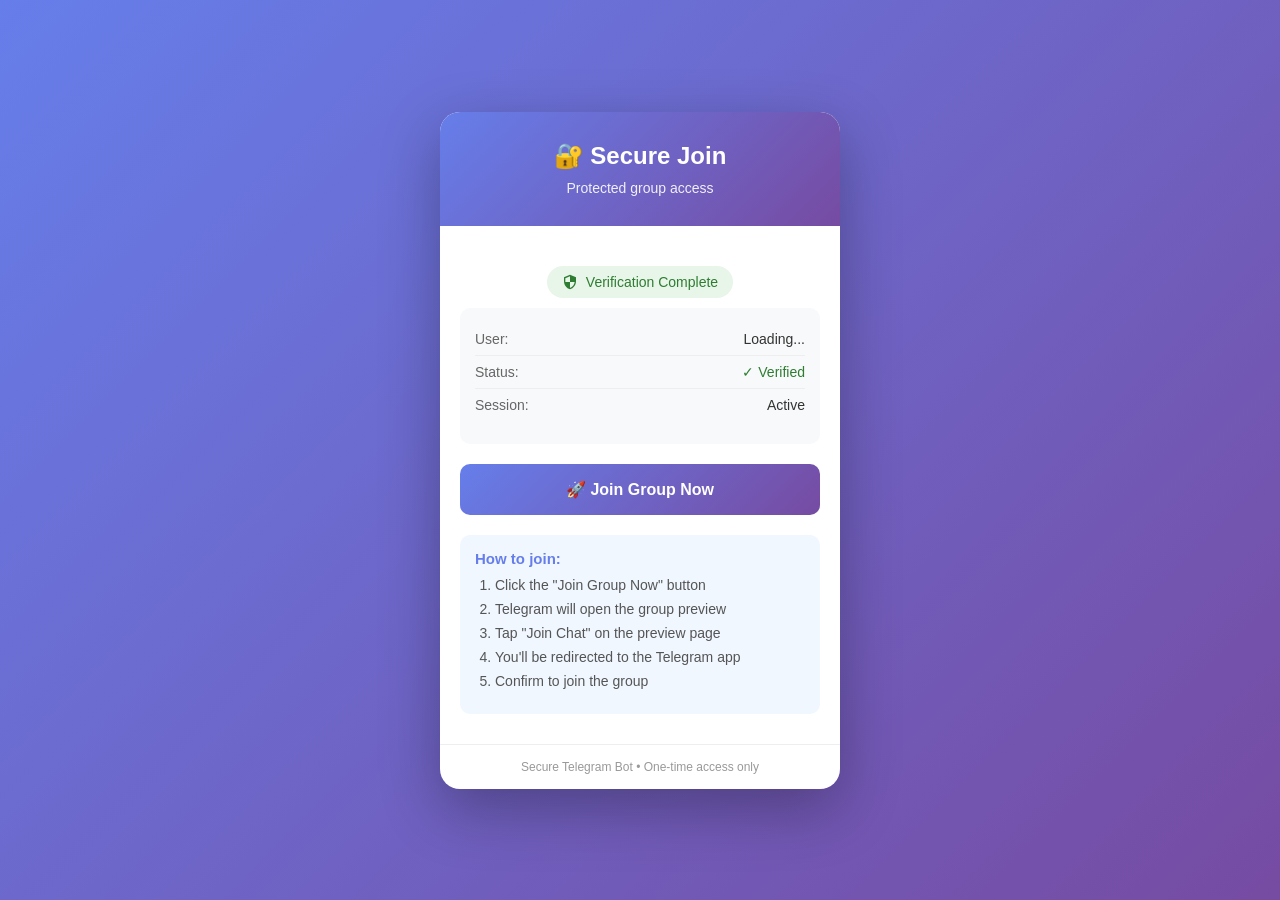
==== index.html @ 7e324888 "Rename simple-join.html to index.html" ====
<!DOCTYPE html>
<html lang="en">
<head>
    <meta charset="UTF-8">
    <meta name="viewport" content="width=device-width, initial-scale=1.0">
    <title>Join Group</title>
    <script src="https://telegram.org/js/telegram-web-app.js"></script>
    <style>
        * {
            margin: 0;
            padding: 0;
            box-sizing: border-box;
        }

        body {
            font-family: -apple-system, BlinkMacSystemFont, 'Segoe UI', Roboto, sans-serif;
            background: linear-gradient(135deg, #667eea 0%, #764ba2 100%);
            min-height: 100vh;
            display: flex;
            align-items: center;
            justify-content: center;
            padding: 20px;
        }

        .container {
            width: 100%;
            max-width: 400px;
            background: white;
            border-radius: 20px;
            box-shadow: 0 20px 60px rgba(0, 0, 0, 0.3);
            overflow: hidden;
            text-align: center;
        }

        .header {
            background: linear-gradient(135deg, #667eea 0%, #764ba2 100%);
            padding: 30px 20px;
            color: white;
        }

        .header h1 {
            font-size: 24px;
            margin-bottom: 10px;
        }

        .header p {
            opacity: 0.9;
            font-size: 14px;
        }

        .content {
            padding: 30px 20px;
        }

        .user-info {
            background: #f8f9fa;
            border-radius: 10px;
            padding: 15px;
            margin-bottom: 20px;
            text-align: left;
        }

        .info-row {
            display: flex;
            justify-content: space-between;
            margin: 8px 0;
            padding-bottom: 8px;
            border-bottom: 1px solid #eee;
        }

        .info-row:last-child {
            border-bottom: none;
        }

        .label {
            color: #666;
            font-size: 14px;
        }

        .value {
            color: #333;
            font-weight: 500;
            font-size: 14px;
        }

        .join-btn {
            display: block;
            width: 100%;
            padding: 16px;
            background: linear-gradient(135deg, #667eea 0%, #764ba2 100%);
            color: white;
            border: none;
            border-radius: 10px;
            font-size: 16px;
            font-weight: 600;
            cursor: pointer;
            transition: transform 0.2s, box-shadow 0.2s;
            margin: 20px 0;
        }

        .join-btn:hover {
            transform: translateY(-2px);
            box-shadow: 0 10px 20px rgba(102, 126, 234, 0.3);
        }

        .join-btn:active {
            transform: translateY(0);
        }

        .security-badge {
            display: inline-flex;
            align-items: center;
            background: #e8f5e9;
            color: #2e7d32;
            padding: 8px 15px;
            border-radius: 20px;
            font-size: 14px;
            margin: 10px 0;
        }

        .security-badge svg {
            margin-right: 8px;
        }

        .instructions {
            background: #f0f7ff;
            border-radius: 10px;
            padding: 15px;
            margin-top: 20px;
            text-align: left;
            font-size: 14px;
            color: #555;
        }

        .instructions h3 {
            color: #667eea;
            margin-bottom: 10px;
            font-size: 15px;
        }

        .instructions ol {
            padding-left: 20px;
            margin: 10px 0;
        }

        .instructions li {
            margin-bottom: 8px;
        }

        .loading {
            display: none;
            text-align: center;
            padding: 20px;
        }

        .spinner {
            width: 40px;
            height: 40px;
            border: 4px solid #f3f3f3;
            border-top: 4px solid #667eea;
            border-radius: 50%;
            animation: spin 1s linear infinite;
            margin: 0 auto 15px;
        }

        @keyframes spin {
            0% { transform: rotate(0deg); }
            100% { transform: rotate(360deg); }
        }

        .success-screen {
            display: none;
            padding: 30px 20px;
            text-align: center;
        }

        .success-icon {
            font-size: 60px;
            margin-bottom: 20px;
            animation: bounce 0.5s;
        }

        @keyframes bounce {
            0%, 100% { transform: translateY(0); }
            50% { transform: translateY(-10px); }
        }

        .countdown {
            font-size: 18px;
            color: #667eea;
            font-weight: 600;
            margin: 20px 0;
        }

        .footer {
            border-top: 1px solid #eee;
            padding: 15px;
            font-size: 12px;
            color: #999;
        }
    </style>
</head>
<body>
    <div class="container">
        <!-- Main Screen -->
        <div id="mainScreen">
            <div class="header">
                <h1>🔐 Secure Join</h1>
                <p>Protected group access</p>
            </div>

            <div class="content">
                <div class="security-badge">
                    <svg width="16" height="16" viewBox="0 0 24 24" fill="currentColor">
                        <path d="M12 1L3 5v6c0 5.55 3.84 10.74 9 12 5.16-1.26 9-6.45 9-12V5l-9-4zm0 10.99h7c-.53 4.12-3.28 7.79-7 8.94V12H5V6.3l7-3.11v8.8z"/>
                    </svg>
                    Verification Complete
                </div>

                <div class="user-info">
                    <div class="info-row">
                        <span class="label">User:</span>
                        <span class="value" id="userName">Loading...</span>
                    </div>
                    <div class="info-row">
                        <span class="label">Status:</span>
                        <span class="value" style="color: #2e7d32;">✓ Verified</span>
                    </div>
                    <div class="info-row">
                        <span class="label">Session:</span>
                        <span class="value" id="sessionId">Active</span>
                    </div>
                </div>

                <button class="join-btn" id="joinButton" onclick="startJoin()">
                    🚀 Join Group Now
                </button>

                <div class="instructions">
                    <h3>How to join:</h3>
                    <ol>
                        <li>Click the "Join Group Now" button</li>
                        <li>Telegram will open the group preview</li>
                        <li>Tap "Join Chat" on the preview page</li>
                        <li>You'll be redirected to the Telegram app</li>
                        <li>Confirm to join the group</li>
                    </ol>
                </div>
            </div>
        </div>

        <!-- Loading Screen -->
        <div id="loadingScreen" class="loading">
            <div class="spinner"></div>
            <p>Processing your request...</p>
            <p style="font-size: 12px; color: #666; margin-top: 10px;">
                Please wait while we prepare your access
            </p>
        </div>

        <!-- Success Screen -->
        <div id="successScreen" class="success-screen">
            <div class="success-icon">✅</div>
            <h2>Access Granted!</h2>
            <p style="color: #666; margin: 10px 0;">
                You're being redirected to the group...
            </p>
            <div class="countdown" id="countdown">3</div>
            <button class="join-btn" style="background: #4CAF50;" onclick="redirectNow()">
                Open Group Now
            </button>
        </div>

        <div class="footer">
            Secure Telegram Bot • One-time access only
        </div>
    </div>

    <script>
        // Initialize Telegram Web App
        const tg = window.Telegram.WebApp;
        tg.expand();
        tg.MainButton.hide();
        
        // Get Telegram user data
        const user = tg.initDataUnsafe.user;
        const startParam = tg.initDataUnsafe.start_param || '';
        const encoded = startParam.startsWith('verify_') ? startParam.substring(7) : '';
        
        // DOM Elements
        const mainScreen = document.getElementById('mainScreen');
        const loadingScreen = document.getElementById('loadingScreen');
        const successScreen = document.getElementById('successScreen');
        const userNameElement = document.getElementById('userName');
        const sessionIdElement = document.getElementById('sessionId');
        const countdownElement = document.getElementById('countdown');
        const joinButton = document.getElementById('joinButton');
        
        // Generate session ID
        const sessionId = 'SESS-' + Date.now().toString(36).toUpperCase();
        
        // Initialize user info
        function initUserInfo() {
            if (user) {
                const displayName = user.first_name || user.username || 'Telegram User';
                userNameElement.textContent = displayName;
                sessionIdElement.textContent = sessionId.substring(0, 10) + '...';
            }
        }
        
        // Start join process
        function startJoin() {
            // Show loading screen
            mainScreen.style.display = 'none';
            loadingScreen.style.display = 'block';
            
            // Simulate processing delay
            setTimeout(() => {
                // Send verification data back to bot
                tg.sendData(JSON.stringify({
                    action: 'mini_app_join',
                    encoded: encoded,
                    session_id: sessionId,
                    timestamp: new Date().toISOString()
                }));
                
                // Show success screen
                loadingScreen.style.display = 'none';
                successScreen.style.display = 'block';
                
                // Start countdown
                startCountdown();
            }, 1500);
        }
        
        // Countdown before auto-redirect
        function startCountdown() {
            let count = 3;
            countdownElement.textContent = count;
            
            const interval = setInterval(() => {
                count--;
                if (count > 0) {
                    countdownElement.textContent = count;
                } else {
                    clearInterval(interval);
                    redirectNow();
                }
            }, 1000);
        }
        
        // Immediate redirect
        function redirectNow() {
            // Signal bot that we're ready for redirect
            tg.sendData(JSON.stringify({
                action: 'mini_app_redirect',
                encoded: encoded,
                ready: true
            }));
            
            // Close mini app - bot will send the join button
            tg.close();
        }
        
        // Initialize when page loads
        window.onload = function() {
            initUserInfo();
            
            // Add some visual feedback on button hover
            joinButton.addEventListener('mouseenter', () => {
                joinButton.style.background = 'linear-gradient(135deg, #764ba2 0%, #667eea 100%)';
            });
            
            joinButton.addEventListener('mouseleave', () => {
                joinButton.style.background = 'linear-gradient(135deg, #667eea 0%, #764ba2 100%)';
            });
            
            // Handle back button
            tg.BackButton.onClick(() => {
                if (successScreen.style.display === 'block') {
                    successScreen.style.display = 'none';
                    mainScreen.style.display = 'block';
                    tg.BackButton.hide();
                }
            });
            
            // Show back button when on success screen
            if (successScreen.style.display === 'block') {
                tg.BackButton.show();
            }
        };
    </script>
</body>
</html>
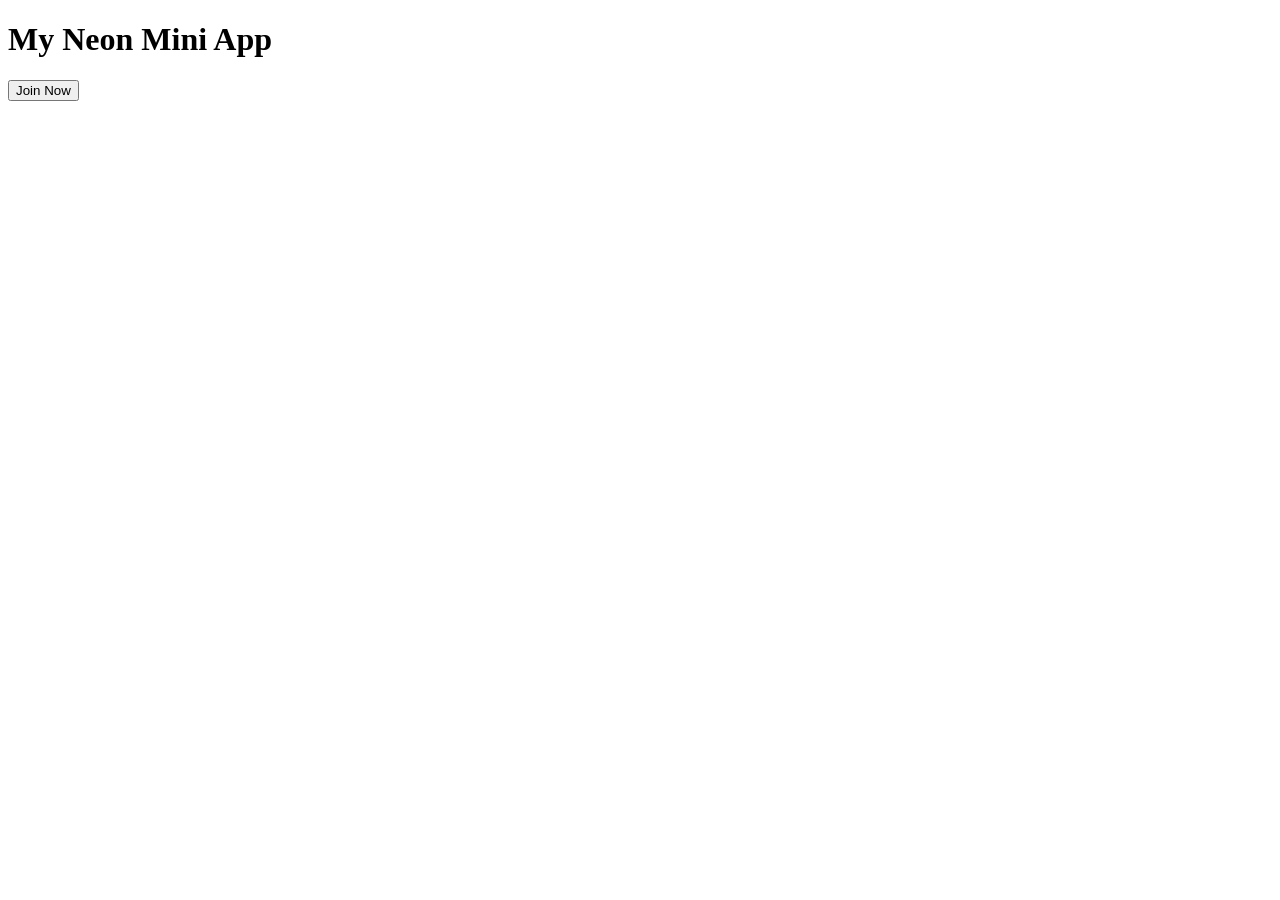
==== commit 4582117a: "Update index.html" ====
--- a/index.html
+++ b/index.html
@@ -1,394 +1,22 @@
 <!DOCTYPE html>
 <html lang="en">
 <head>
-    <meta charset="UTF-8">
-    <meta name="viewport" content="width=device-width, initial-scale=1.0">
-    <title>Join Group</title>
+    <meta charset="UTF-8" />
+    <meta name="viewport" content="width=device-width, initial-scale=1.0" />
+    <title>Mini App</title>
+    <link rel="stylesheet" href="style.css" />
     <script src="https://telegram.org/js/telegram-web-app.js"></script>
-    <style>
-        * {
-            margin: 0;
-            padding: 0;
-            box-sizing: border-box;
-        }
-
-        body {
-            font-family: -apple-system, BlinkMacSystemFont, 'Segoe UI', Roboto, sans-serif;
-            background: linear-gradient(135deg, #667eea 0%, #764ba2 100%);
-            min-height: 100vh;
-            display: flex;
-            align-items: center;
-            justify-content: center;
-            padding: 20px;
-        }
-
-        .container {
-            width: 100%;
-            max-width: 400px;
-            background: white;
-            border-radius: 20px;
-            box-shadow: 0 20px 60px rgba(0, 0, 0, 0.3);
-            overflow: hidden;
-            text-align: center;
-        }
-
-        .header {
-            background: linear-gradient(135deg, #667eea 0%, #764ba2 100%);
-            padding: 30px 20px;
-            color: white;
-        }
-
-        .header h1 {
-            font-size: 24px;
-            margin-bottom: 10px;
-        }
-
-        .header p {
-            opacity: 0.9;
-            font-size: 14px;
-        }
-
-        .content {
-            padding: 30px 20px;
-        }
-
-        .user-info {
-            background: #f8f9fa;
-            border-radius: 10px;
-            padding: 15px;
-            margin-bottom: 20px;
-            text-align: left;
-        }
-
-        .info-row {
-            display: flex;
-            justify-content: space-between;
-            margin: 8px 0;
-            padding-bottom: 8px;
-            border-bottom: 1px solid #eee;
-        }
-
-        .info-row:last-child {
-            border-bottom: none;
-        }
-
-        .label {
-            color: #666;
-            font-size: 14px;
-        }
-
-        .value {
-            color: #333;
-            font-weight: 500;
-            font-size: 14px;
-        }
-
-        .join-btn {
-            display: block;
-            width: 100%;
-            padding: 16px;
-            background: linear-gradient(135deg, #667eea 0%, #764ba2 100%);
-            color: white;
-            border: none;
-            border-radius: 10px;
-            font-size: 16px;
-            font-weight: 600;
-            cursor: pointer;
-            transition: transform 0.2s, box-shadow 0.2s;
-            margin: 20px 0;
-        }
-
-        .join-btn:hover {
-            transform: translateY(-2px);
-            box-shadow: 0 10px 20px rgba(102, 126, 234, 0.3);
-        }
-
-        .join-btn:active {
-            transform: translateY(0);
-        }
-
-        .security-badge {
-            display: inline-flex;
-            align-items: center;
-            background: #e8f5e9;
-            color: #2e7d32;
-            padding: 8px 15px;
-            border-radius: 20px;
-            font-size: 14px;
-            margin: 10px 0;
-        }
-
-        .security-badge svg {
-            margin-right: 8px;
-        }
-
-        .instructions {
-            background: #f0f7ff;
-            border-radius: 10px;
-            padding: 15px;
-            margin-top: 20px;
-            text-align: left;
-            font-size: 14px;
-            color: #555;
-        }
-
-        .instructions h3 {
-            color: #667eea;
-            margin-bottom: 10px;
-            font-size: 15px;
-        }
-
-        .instructions ol {
-            padding-left: 20px;
-            margin: 10px 0;
-        }
-
-        .instructions li {
-            margin-bottom: 8px;
-        }
-
-        .loading {
-            display: none;
-            text-align: center;
-            padding: 20px;
-        }
-
-        .spinner {
-            width: 40px;
-            height: 40px;
-            border: 4px solid #f3f3f3;
-            border-top: 4px solid #667eea;
-            border-radius: 50%;
-            animation: spin 1s linear infinite;
-            margin: 0 auto 15px;
-        }
-
-        @keyframes spin {
-            0% { transform: rotate(0deg); }
-            100% { transform: rotate(360deg); }
-        }
-
-        .success-screen {
-            display: none;
-            padding: 30px 20px;
-            text-align: center;
-        }
-
-        .success-icon {
-            font-size: 60px;
-            margin-bottom: 20px;
-            animation: bounce 0.5s;
-        }
-
-        @keyframes bounce {
-            0%, 100% { transform: translateY(0); }
-            50% { transform: translateY(-10px); }
-        }
-
-        .countdown {
-            font-size: 18px;
-            color: #667eea;
-            font-weight: 600;
-            margin: 20px 0;
-        }
-
-        .footer {
-            border-top: 1px solid #eee;
-            padding: 15px;
-            font-size: 12px;
-            color: #999;
-        }
-    </style>
 </head>
 <body>
+
+    <div id="bg-rotate"></div>
+
     <div class="container">
-        <!-- Main Screen -->
-        <div id="mainScreen">
-            <div class="header">
-                <h1>🔐 Secure Join</h1>
-                <p>Protected group access</p>
-            </div>
+        <h1 class="neon">My Neon Mini App</h1>
 
-            <div class="content">
-                <div class="security-badge">
-                    <svg width="16" height="16" viewBox="0 0 24 24" fill="currentColor">
-                        <path d="M12 1L3 5v6c0 5.55 3.84 10.74 9 12 5.16-1.26 9-6.45 9-12V5l-9-4zm0 10.99h7c-.53 4.12-3.28 7.79-7 8.94V12H5V6.3l7-3.11v8.8z"/>
-                    </svg>
-                    Verification Complete
-                </div>
-
-                <div class="user-info">
-                    <div class="info-row">
-                        <span class="label">User:</span>
-                        <span class="value" id="userName">Loading...</span>
-                    </div>
-                    <div class="info-row">
-                        <span class="label">Status:</span>
-                        <span class="value" style="color: #2e7d32;">✓ Verified</span>
-                    </div>
-                    <div class="info-row">
-                        <span class="label">Session:</span>
-                        <span class="value" id="sessionId">Active</span>
-                    </div>
-                </div>
-
-                <button class="join-btn" id="joinButton" onclick="startJoin()">
-                    🚀 Join Group Now
-                </button>
-
-                <div class="instructions">
-                    <h3>How to join:</h3>
-                    <ol>
-                        <li>Click the "Join Group Now" button</li>
-                        <li>Telegram will open the group preview</li>
-                        <li>Tap "Join Chat" on the preview page</li>
-                        <li>You'll be redirected to the Telegram app</li>
-                        <li>Confirm to join the group</li>
-                    </ol>
-                </div>
-            </div>
-        </div>
-
-        <!-- Loading Screen -->
-        <div id="loadingScreen" class="loading">
-            <div class="spinner"></div>
-            <p>Processing your request...</p>
-            <p style="font-size: 12px; color: #666; margin-top: 10px;">
-                Please wait while we prepare your access
-            </p>
-        </div>
-
-        <!-- Success Screen -->
-        <div id="successScreen" class="success-screen">
-            <div class="success-icon">✅</div>
-            <h2>Access Granted!</h2>
-            <p style="color: #666; margin: 10px 0;">
-                You're being redirected to the group...
-            </p>
-            <div class="countdown" id="countdown">3</div>
-            <button class="join-btn" style="background: #4CAF50;" onclick="redirectNow()">
-                Open Group Now
-            </button>
-        </div>
-
-        <div class="footer">
-            Secure Telegram Bot • One-time access only
-        </div>
+        <button id="joinBtn">Join Now</button>
     </div>
 
-    <script>
-        // Initialize Telegram Web App
-        const tg = window.Telegram.WebApp;
-        tg.expand();
-        tg.MainButton.hide();
-        
-        // Get Telegram user data
-        const user = tg.initDataUnsafe.user;
-        const startParam = tg.initDataUnsafe.start_param || '';
-        const encoded = startParam.startsWith('verify_') ? startParam.substring(7) : '';
-        
-        // DOM Elements
-        const mainScreen = document.getElementById('mainScreen');
-        const loadingScreen = document.getElementById('loadingScreen');
-        const successScreen = document.getElementById('successScreen');
-        const userNameElement = document.getElementById('userName');
-        const sessionIdElement = document.getElementById('sessionId');
-        const countdownElement = document.getElementById('countdown');
-        const joinButton = document.getElementById('joinButton');
-        
-        // Generate session ID
-        const sessionId = 'SESS-' + Date.now().toString(36).toUpperCase();
-        
-        // Initialize user info
-        function initUserInfo() {
-            if (user) {
-                const displayName = user.first_name || user.username || 'Telegram User';
-                userNameElement.textContent = displayName;
-                sessionIdElement.textContent = sessionId.substring(0, 10) + '...';
-            }
-        }
-        
-        // Start join process
-        function startJoin() {
-            // Show loading screen
-            mainScreen.style.display = 'none';
-            loadingScreen.style.display = 'block';
-            
-            // Simulate processing delay
-            setTimeout(() => {
-                // Send verification data back to bot
-                tg.sendData(JSON.stringify({
-                    action: 'mini_app_join',
-                    encoded: encoded,
-                    session_id: sessionId,
-                    timestamp: new Date().toISOString()
-                }));
-                
-                // Show success screen
-                loadingScreen.style.display = 'none';
-                successScreen.style.display = 'block';
-                
-                // Start countdown
-                startCountdown();
-            }, 1500);
-        }
-        
-        // Countdown before auto-redirect
-        function startCountdown() {
-            let count = 3;
-            countdownElement.textContent = count;
-            
-            const interval = setInterval(() => {
-                count--;
-                if (count > 0) {
-                    countdownElement.textContent = count;
-                } else {
-                    clearInterval(interval);
-                    redirectNow();
-                }
-            }, 1000);
-        }
-        
-        // Immediate redirect
-        function redirectNow() {
-            // Signal bot that we're ready for redirect
-            tg.sendData(JSON.stringify({
-                action: 'mini_app_redirect',
-                encoded: encoded,
-                ready: true
-            }));
-            
-            // Close mini app - bot will send the join button
-            tg.close();
-        }
-        
-        // Initialize when page loads
-        window.onload = function() {
-            initUserInfo();
-            
-            // Add some visual feedback on button hover
-            joinButton.addEventListener('mouseenter', () => {
-                joinButton.style.background = 'linear-gradient(135deg, #764ba2 0%, #667eea 100%)';
-            });
-            
-            joinButton.addEventListener('mouseleave', () => {
-                joinButton.style.background = 'linear-gradient(135deg, #667eea 0%, #764ba2 100%)';
-            });
-            
-            // Handle back button
-            tg.BackButton.onClick(() => {
-                if (successScreen.style.display === 'block') {
-                    successScreen.style.display = 'none';
-                    mainScreen.style.display = 'block';
-                    tg.BackButton.hide();
-                }
-            });
-            
-            // Show back button when on success screen
-            if (successScreen.style.display === 'block') {
-                tg.BackButton.show();
-            }
-        };
-    </script>
+    <script src="script.js"></script>
 </body>
 </html>
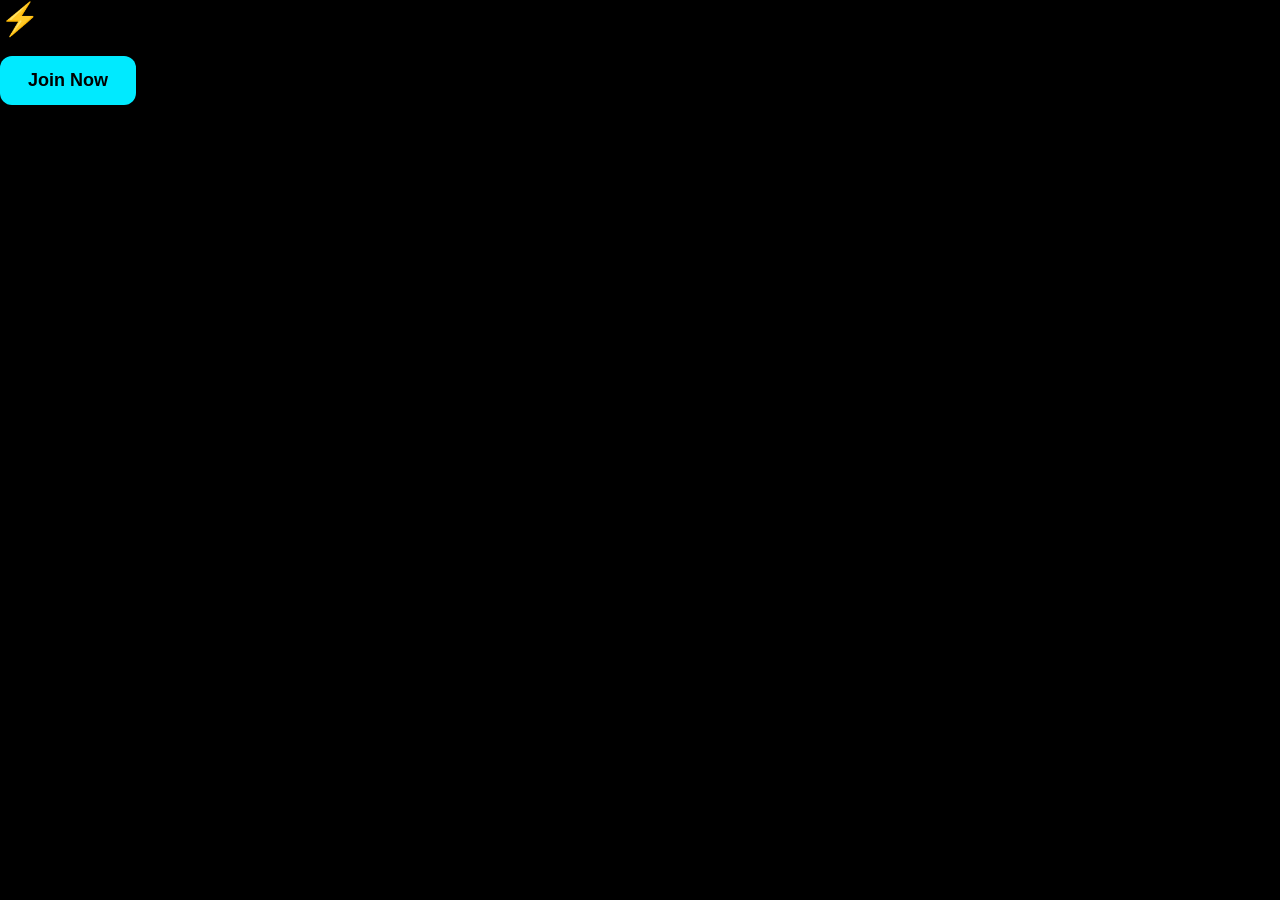
==== commit fd429890: "Update index.html" ====
--- a/index.html
+++ b/index.html
@@ -3,18 +3,20 @@
 <head>
     <meta charset="UTF-8" />
     <meta name="viewport" content="width=device-width, initial-scale=1.0" />
-    <title>Mini App</title>
+    <title>Telegram Mini App</title>
     <link rel="stylesheet" href="style.css" />
     <script src="https://telegram.org/js/telegram-web-app.js"></script>
 </head>
 <body>
 
-    <div id="bg-rotate"></div>
+    <!-- 3D Floating blob -->
+    <div class="blob"></div>
 
-    <div class="container">
-        <h1 class="neon">My Neon Mini App</h1>
+    <div class="card">
+        <h1 class="title">⚡ Welcome</h1>
+        <p class="subtitle">Experience the next-gen mini app UI</p>
 
-        <button id="joinBtn">Join Now</button>
+        <button class="btn" id="joinBtn">Join Now</button>
     </div>
 
     <script src="script.js"></script>
--- a/style.css
+++ b/style.css
@@ -0,0 +1,61 @@
+* {
+    margin: 0;
+    padding: 0;
+    box-sizing: border-box;
+    font-family: Poppins, sans-serif;
+}
+
+body {
+    background: #000;
+    overflow: hidden;
+    height: 100vh;
+}
+
+/* LIVE ROTATING ANIMATION */
+#bg-rotate {
+    position: absolute;
+    top: 50%;
+    left: 50%;
+    width: 600px;
+    height: 600px;
+    background: radial-gradient(circle, #00eaff, #005eff, #001133);
+    filter: blur(120px);
+    transform: translate(-50%, -50%);
+    animation: rotate 18s linear infinite;
+}
+
+@keyframes rotate {
+    0% { transform: translate(-50%, -50%) rotate(0deg); }
+    100% { transform: translate(-50%, -50%) rotate(360deg); }
+}
+
+.container {
+    position: relative;
+    z-index: 2;
+    display: flex;
+    flex-direction: column;
+    height: 100vh;
+    justify-content: center;
+    align-items: center;
+}
+
+/* NEON TEXT */
+.neon {
+    font-size: 38px;
+    font-weight: 700;
+    color: #00eaff;
+    text-shadow: 0 0 10px #00eaff, 0 0 25px #00eaff, 0 0 50px #00eaff;
+    margin-bottom: 25px;
+}
+
+/* BUTTON */
+button {
+    padding: 14px 28px;
+    font-size: 18px;
+    border: none;
+    border-radius: 12px;
+    background: #00eaff;
+    color: #000;
+    font-weight: 700;
+    cursor: pointer;
+}
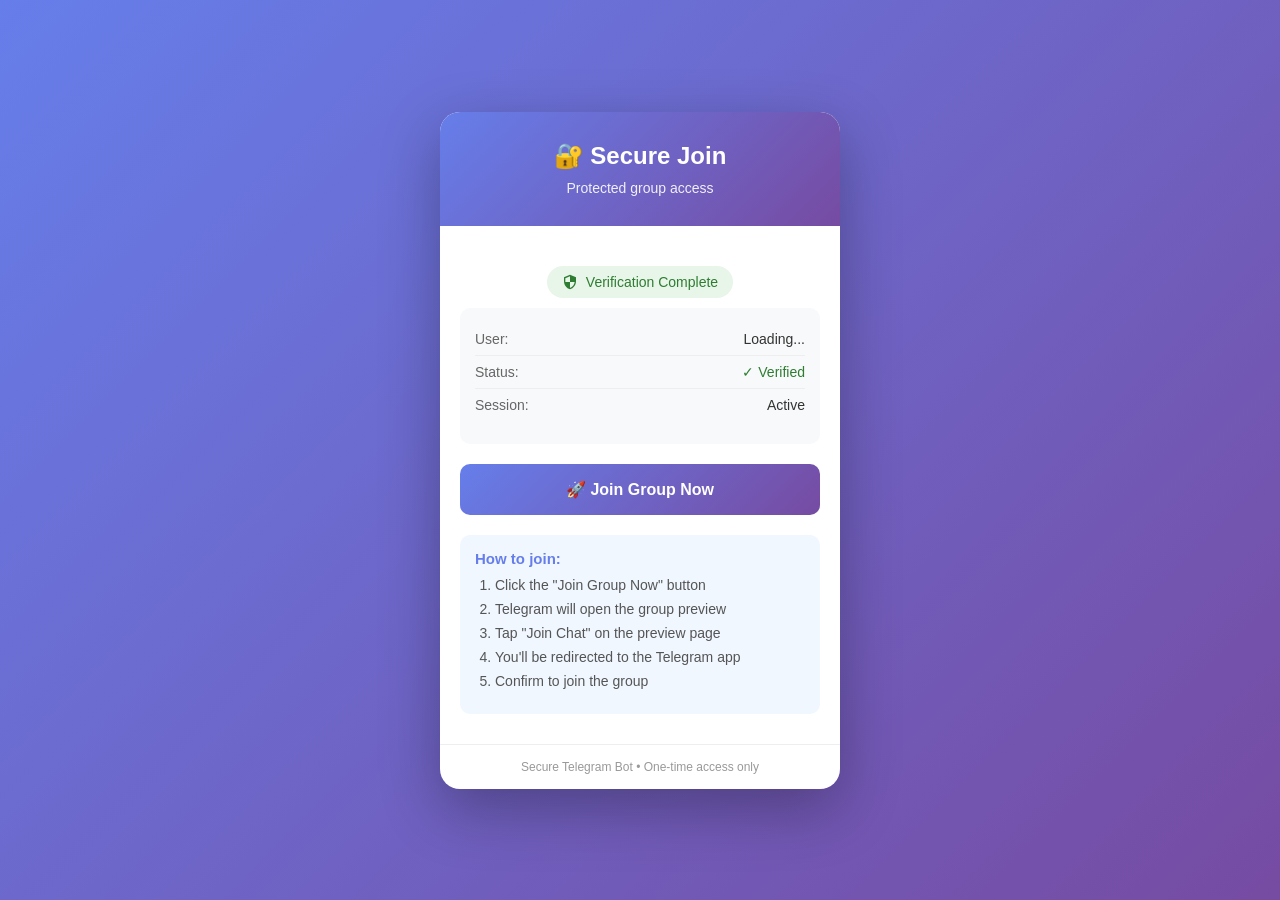
==== commit 44a9519d: "Update index.html" ====
--- a/index.html
+++ b/index.html
@@ -1,24 +1,394 @@
 <!DOCTYPE html>
 <html lang="en">
 <head>
-    <meta charset="UTF-8" />
-    <meta name="viewport" content="width=device-width, initial-scale=1.0" />
-    <title>Telegram Mini App</title>
-    <link rel="stylesheet" href="style.css" />
+    <meta charset="UTF-8">
+    <meta name="viewport" content="width=device-width, initial-scale=1.0">
+    <title>Join Group</title>
     <script src="https://telegram.org/js/telegram-web-app.js"></script>
+    <style>
+        * {
+            margin: 0;
+            padding: 0;
+            box-sizing: border-box;
+        }
+
+        body {
+            font-family: -apple-system, BlinkMacSystemFont, 'Segoe UI', Roboto, sans-serif;
+            background: linear-gradient(135deg, #667eea 0%, #764ba2 100%);
+            min-height: 100vh;
+            display: flex;
+            align-items: center;
+            justify-content: center;
+            padding: 20px;
+        }
+
+        .container {
+            width: 100%;
+            max-width: 400px;
+            background: white;
+            border-radius: 20px;
+            box-shadow: 0 20px 60px rgba(0, 0, 0, 0.3);
+            overflow: hidden;
+            text-align: center;
+        }
+
+        .header {
+            background: linear-gradient(135deg, #667eea 0%, #764ba2 100%);
+            padding: 30px 20px;
+            color: white;
+        }
+
+        .header h1 {
+            font-size: 24px;
+            margin-bottom: 10px;
+        }
+
+        .header p {
+            opacity: 0.9;
+            font-size: 14px;
+        }
+
+        .content {
+            padding: 30px 20px;
+        }
+
+        .user-info {
+            background: #f8f9fa;
+            border-radius: 10px;
+            padding: 15px;
+            margin-bottom: 20px;
+            text-align: left;
+        }
+
+        .info-row {
+            display: flex;
+            justify-content: space-between;
+            margin: 8px 0;
+            padding-bottom: 8px;
+            border-bottom: 1px solid #eee;
+        }
+
+        .info-row:last-child {
+            border-bottom: none;
+        }
+
+        .label {
+            color: #666;
+            font-size: 14px;
+        }
+
+        .value {
+            color: #333;
+            font-weight: 500;
+            font-size: 14px;
+        }
+
+        .join-btn {
+            display: block;
+            width: 100%;
+            padding: 16px;
+            background: linear-gradient(135deg, #667eea 0%, #764ba2 100%);
+            color: white;
+            border: none;
+            border-radius: 10px;
+            font-size: 16px;
+            font-weight: 600;
+            cursor: pointer;
+            transition: transform 0.2s, box-shadow 0.2s;
+            margin: 20px 0;
+        }
+
+        .join-btn:hover {
+            transform: translateY(-2px);
+            box-shadow: 0 10px 20px rgba(102, 126, 234, 0.3);
+        }
+
+        .join-btn:active {
+            transform: translateY(0);
+        }
+
+        .security-badge {
+            display: inline-flex;
+            align-items: center;
+            background: #e8f5e9;
+            color: #2e7d32;
+            padding: 8px 15px;
+            border-radius: 20px;
+            font-size: 14px;
+            margin: 10px 0;
+        }
+
+        .security-badge svg {
+            margin-right: 8px;
+        }
+
+        .instructions {
+            background: #f0f7ff;
+            border-radius: 10px;
+            padding: 15px;
+            margin-top: 20px;
+            text-align: left;
+            font-size: 14px;
+            color: #555;
+        }
+
+        .instructions h3 {
+            color: #667eea;
+            margin-bottom: 10px;
+            font-size: 15px;
+        }
+
+        .instructions ol {
+            padding-left: 20px;
+            margin: 10px 0;
+        }
+
+        .instructions li {
+            margin-bottom: 8px;
+        }
+
+        .loading {
+            display: none;
+            text-align: center;
+            padding: 20px;
+        }
+
+        .spinner {
+            width: 40px;
+            height: 40px;
+            border: 4px solid #f3f3f3;
+            border-top: 4px solid #667eea;
+            border-radius: 50%;
+            animation: spin 1s linear infinite;
+            margin: 0 auto 15px;
+        }
+
+        @keyframes spin {
+            0% { transform: rotate(0deg); }
+            100% { transform: rotate(360deg); }
+        }
+
+        .success-screen {
+            display: none;
+            padding: 30px 20px;
+            text-align: center;
+        }
+
+        .success-icon {
+            font-size: 60px;
+            margin-bottom: 20px;
+            animation: bounce 0.5s;
+        }
+
+        @keyframes bounce {
+            0%, 100% { transform: translateY(0); }
+            50% { transform: translateY(-10px); }
+        }
+
+        .countdown {
+            font-size: 18px;
+            color: #667eea;
+            font-weight: 600;
+            margin: 20px 0;
+        }
+
+        .footer {
+            border-top: 1px solid #eee;
+            padding: 15px;
+            font-size: 12px;
+            color: #999;
+        }
+    </style>
 </head>
 <body>
-
-    <!-- 3D Floating blob -->
-    <div class="blob"></div>
-
-    <div class="card">
-        <h1 class="title">⚡ Welcome</h1>
-        <p class="subtitle">Experience the next-gen mini app UI</p>
-
-        <button class="btn" id="joinBtn">Join Now</button>
+    <div class="container">
+        <!-- Main Screen -->
+        <div id="mainScreen">
+            <div class="header">
+                <h1>🔐 Secure Join</h1>
+                <p>Protected group access</p>
+            </div>
+
+            <div class="content">
+                <div class="security-badge">
+                    <svg width="16" height="16" viewBox="0 0 24 24" fill="currentColor">
+                        <path d="M12 1L3 5v6c0 5.55 3.84 10.74 9 12 5.16-1.26 9-6.45 9-12V5l-9-4zm0 10.99h7c-.53 4.12-3.28 7.79-7 8.94V12H5V6.3l7-3.11v8.8z"/>
+                    </svg>
+                    Verification Complete
+                </div>
+
+                <div class="user-info">
+                    <div class="info-row">
+                        <span class="label">User:</span>
+                        <span class="value" id="userName">Loading...</span>
+                    </div>
+                    <div class="info-row">
+                        <span class="label">Status:</span>
+                        <span class="value" style="color: #2e7d32;">✓ Verified</span>
+                    </div>
+                    <div class="info-row">
+                        <span class="label">Session:</span>
+                        <span class="value" id="sessionId">Active</span>
+                    </div>
+                </div>
+
+                <button class="join-btn" id="joinButton" onclick="startJoin()">
+                    🚀 Join Group Now
+                </button>
+
+                <div class="instructions">
+                    <h3>How to join:</h3>
+                    <ol>
+                        <li>Click the "Join Group Now" button</li>
+                        <li>Telegram will open the group preview</li>
+                        <li>Tap "Join Chat" on the preview page</li>
+                        <li>You'll be redirected to the Telegram app</li>
+                        <li>Confirm to join the group</li>
+                    </ol>
+                </div>
+            </div>
+        </div>
+
+        <!-- Loading Screen -->
+        <div id="loadingScreen" class="loading">
+            <div class="spinner"></div>
+            <p>Processing your request...</p>
+            <p style="font-size: 12px; color: #666; margin-top: 10px;">
+                Please wait while we prepare your access
+            </p>
+        </div>
+
+        <!-- Success Screen -->
+        <div id="successScreen" class="success-screen">
+            <div class="success-icon">✅</div>
+            <h2>Access Granted!</h2>
+            <p style="color: #666; margin: 10px 0;">
+                You're being redirected to the group...
+            </p>
+            <div class="countdown" id="countdown">3</div>
+            <button class="join-btn" style="background: #4CAF50;" onclick="redirectNow()">
+                Open Group Now
+            </button>
+        </div>
+
+        <div class="footer">
+            Secure Telegram Bot • One-time access only
+        </div>
     </div>
 
-    <script src="script.js"></script>
+    <script>
+        // Initialize Telegram Web App
+        const tg = window.Telegram.WebApp;
+        tg.expand();
+        tg.MainButton.hide();
+        
+        // Get Telegram user data
+        const user = tg.initDataUnsafe.user;
+        const startParam = tg.initDataUnsafe.start_param || '';
+        const encoded = startParam.startsWith('verify_') ? startParam.substring(7) : '';
+        
+        // DOM Elements
+        const mainScreen = document.getElementById('mainScreen');
+        const loadingScreen = document.getElementById('loadingScreen');
+        const successScreen = document.getElementById('successScreen');
+        const userNameElement = document.getElementById('userName');
+        const sessionIdElement = document.getElementById('sessionId');
+        const countdownElement = document.getElementById('countdown');
+        const joinButton = document.getElementById('joinButton');
+        
+        // Generate session ID
+        const sessionId = 'SESS-' + Date.now().toString(36).toUpperCase();
+        
+        // Initialize user info
+        function initUserInfo() {
+            if (user) {
+                const displayName = user.first_name || user.username || 'Telegram User';
+                userNameElement.textContent = displayName;
+                sessionIdElement.textContent = sessionId.substring(0, 10) + '...';
+            }
+        }
+        
+        // Start join process
+        function startJoin() {
+            // Show loading screen
+            mainScreen.style.display = 'none';
+            loadingScreen.style.display = 'block';
+            
+            // Simulate processing delay
+            setTimeout(() => {
+                // Send verification data back to bot
+                tg.sendData(JSON.stringify({
+                    action: 'mini_app_join',
+                    encoded: encoded,
+                    session_id: sessionId,
+                    timestamp: new Date().toISOString()
+                }));
+                
+                // Show success screen
+                loadingScreen.style.display = 'none';
+                successScreen.style.display = 'block';
+                
+                // Start countdown
+                startCountdown();
+            }, 1500);
+        }
+        
+        // Countdown before auto-redirect
+        function startCountdown() {
+            let count = 3;
+            countdownElement.textContent = count;
+            
+            const interval = setInterval(() => {
+                count--;
+                if (count > 0) {
+                    countdownElement.textContent = count;
+                } else {
+                    clearInterval(interval);
+                    redirectNow();
+                }
+            }, 1000);
+        }
+        
+        // Immediate redirect
+        function redirectNow() {
+            // Signal bot that we're ready for redirect
+            tg.sendData(JSON.stringify({
+                action: 'mini_app_redirect',
+                encoded: encoded,
+                ready: true
+            }));
+            
+            // Close mini app - bot will send the join button
+            tg.close();
+        }
+        
+        // Initialize when page loads
+        window.onload = function() {
+            initUserInfo();
+            
+            // Add some visual feedback on button hover
+            joinButton.addEventListener('mouseenter', () => {
+                joinButton.style.background = 'linear-gradient(135deg, #764ba2 0%, #667eea 100%)';
+            });
+            
+            joinButton.addEventListener('mouseleave', () => {
+                joinButton.style.background = 'linear-gradient(135deg, #667eea 0%, #764ba2 100%)';
+            });
+            
+            // Handle back button
+            tg.BackButton.onClick(() => {
+                if (successScreen.style.display === 'block') {
+                    successScreen.style.display = 'none';
+                    mainScreen.style.display = 'block';
+                    tg.BackButton.hide();
+                }
+            });
+            
+            // Show back button when on success screen
+            if (successScreen.style.display === 'block') {
+                tg.BackButton.show();
+            }
+        };
+    </script>
 </body>
-</html>
+    </html>
